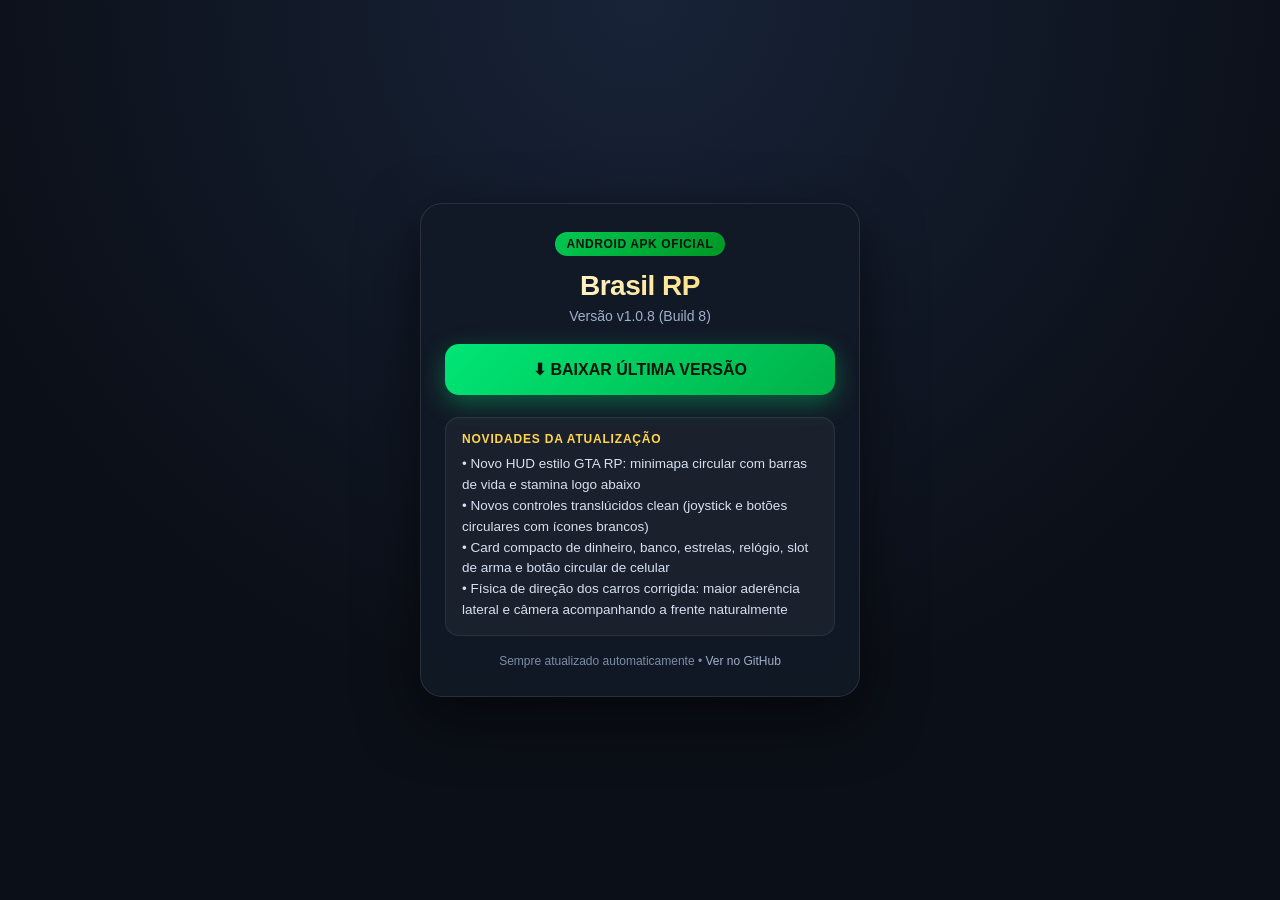
==== index.html @ 6c2db465 "Adiciona página oficial de download e link curto no GitHub Pages" ====
<!DOCTYPE html>
<html lang="pt-BR">
<head>
  <meta charset="UTF-8" />
  <meta name="viewport" content="width=device-width, initial-scale=1.0" />
  <title>Brasil RP — Download Oficial (Android APK)</title>
  <meta name="description" content="Baixe a versão mais recente do Brasil RP para Android." />
  <meta property="og:title" content="Brasil RP — Download Oficial APK" />
  <meta property="og:description" content="Baixe agora a última versão atualizada do Brasil RP para Android." />
  <meta property="og:type" content="website" />
  <meta name="theme-color" content="#0b0f17" />
  <style>
    * { box-sizing: border-box; margin: 0; padding: 0; }
    body {
      min-height: 100vh;
      font-family: -apple-system, BlinkMacSystemFont, "Segoe UI", Roboto, sans-serif;
      background: radial-gradient(circle at top, #182338 0%, #0b0f17 65%);
      color: #f3f6fc;
      display: flex;
      align-items: center;
      justify-content: center;
      padding: 20px;
    }
    .card {
      width: 100%;
      max-width: 440px;
      background: rgba(18, 25, 39, 0.92);
      border: 1px solid rgba(255, 255, 255, 0.1);
      border-radius: 22px;
      padding: 28px 24px;
      box-shadow: 0 20px 60px rgba(0, 0, 0, 0.55);
      text-align: center;
    }
    .badge {
      display: inline-block;
      background: linear-gradient(135deg, #00c853, #009624);
      color: #06130a;
      font-weight: 800;
      font-size: 12px;
      letter-spacing: 0.6px;
      text-transform: uppercase;
      padding: 5px 12px;
      border-radius: 999px;
      margin-bottom: 14px;
    }
    h1 {
      font-size: 28px;
      font-weight: 900;
      letter-spacing: -0.5px;
      margin-bottom: 6px;
      background: linear-gradient(90deg, #ffffff, #ffd54f);
      -webkit-background-clip: text;
      -webkit-text-fill-color: transparent;
    }
    .version {
      font-size: 14px;
      color: #9fb0cc;
      margin-bottom: 20px;
    }
    .btn {
      display: flex;
      align-items: center;
      justify-content: center;
      gap: 10px;
      width: 100%;
      padding: 16px 20px;
      border-radius: 14px;
      background: linear-gradient(135deg, #00e676, #00b248);
      color: #05160b;
      font-size: 16px;
      font-weight: 800;
      text-decoration: none;
      box-shadow: 0 8px 24px rgba(0, 230, 118, 0.35);
      transition: transform 0.15s ease, filter 0.15s ease;
    }
    .btn:active { transform: scale(0.98); filter: brightness(0.95); }
    .changelog-box {
      margin-top: 22px;
      text-align: left;
      background: rgba(255, 255, 255, 0.04);
      border: 1px solid rgba(255, 255, 255, 0.08);
      border-radius: 14px;
      padding: 14px 16px;
    }
    .changelog-title {
      font-size: 12px;
      font-weight: 700;
      text-transform: uppercase;
      letter-spacing: 0.8px;
      color: #ffd54f;
      margin-bottom: 8px;
    }
    .changelog-text {
      font-size: 13.5px;
      line-height: 1.55;
      color: #d6e0f0;
      white-space: pre-line;
    }
    .footer {
      margin-top: 18px;
      font-size: 12px;
      color: #7d8da8;
    }
    .footer a { color: #9fb0cc; text-decoration: none; }
  </style>
</head>
<body>
  <main class="card">
    <span class="badge">Android APK Oficial</span>
    <h1>Brasil RP</h1>
    <p class="version" id="versionLabel">Carregando última versão...</p>

    <a class="btn" id="downloadBtn" href="https://github.com/luh5826-byte/brasilrp-updates/releases/latest/download/BrasilRP_GTA6.apk">
      <span>⬇ BAIXAR ÚLTIMA VERSÃO</span>
    </a>

    <section class="changelog-box">
      <div class="changelog-title">Novidades da atualização</div>
      <div class="changelog-text" id="changelogText">Carregando novidades...</div>
    </section>

    <p class="footer">
      Sempre atualizado automaticamente •
      <a href="https://github.com/luh5826-byte/brasilrp-updates/releases/latest">Ver no GitHub</a>
    </p>
  </main>

  <script>
    const FALLBACK_URL = "https://github.com/luh5826-byte/brasilrp-updates/releases/latest/download/BrasilRP_GTA6.apk";
    fetch("./version.json?t=" + Date.now(), { cache: "no-store" })
      .then(r => r.ok ? r.json() : Promise.reject())
      .then(data => {
        if (data.versionName) {
          document.getElementById("versionLabel").textContent = "Versão v" + data.versionName + " (Build " + (data.versionCode || "") + ")";
        }
        if (data.changelog) {
          document.getElementById("changelogText").textContent = data.changelog;
        }
        if (data.apkUrl) {
          document.getElementById("downloadBtn").href = data.apkUrl;
        }
      })
      .catch(() => {
        document.getElementById("versionLabel").textContent = "Última versão disponível";
        document.getElementById("changelogText").textContent = "Toque no botão acima para baixar o APK mais recente.";
        document.getElementById("downloadBtn").href = FALLBACK_URL;
      });
  </script>
</body>
</html>
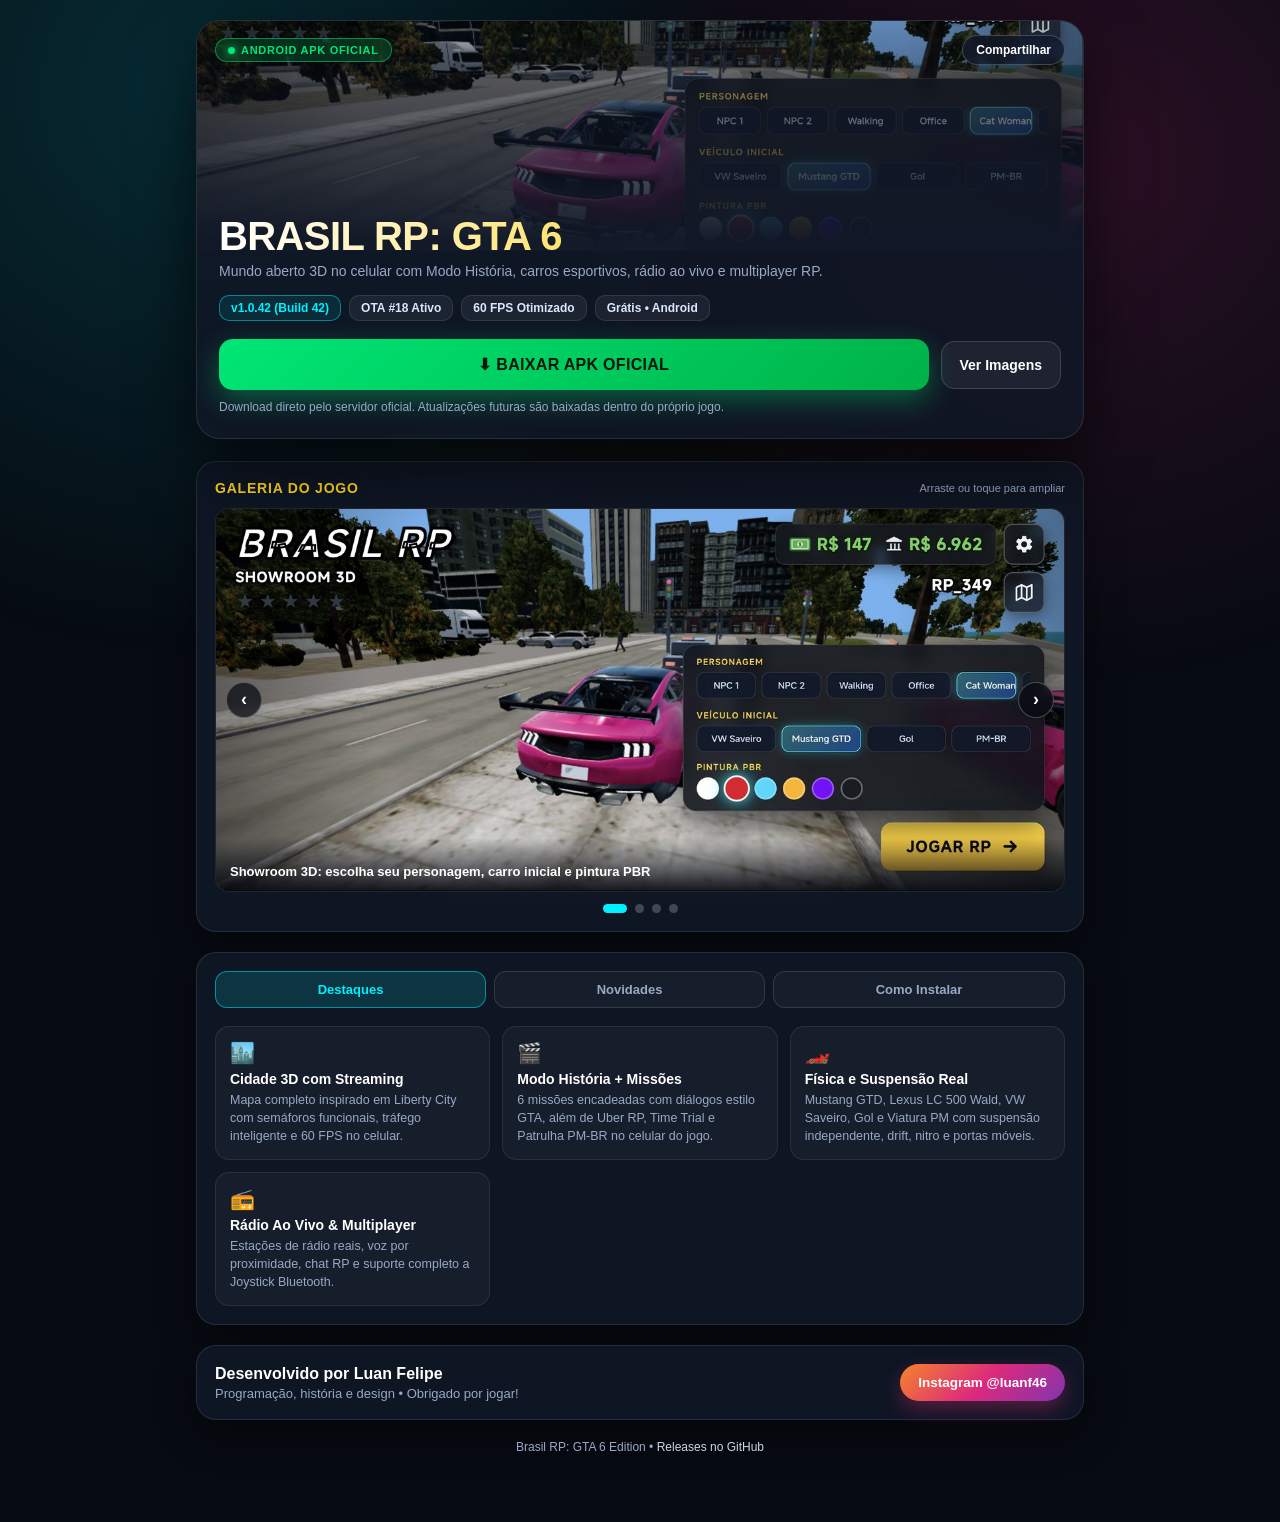
==== commit 3363abe8: "Redesign download page with interactive gallery, tabs and dev credits" ====
--- a/index.html
+++ b/index.html
@@ -2,93 +2,370 @@
 <html lang="pt-BR">
 <head>
   <meta charset="UTF-8" />
-  <meta name="viewport" content="width=device-width, initial-scale=1.0" />
-  <title>Brasil RP — Download Oficial (Android APK)</title>
-  <meta name="description" content="Baixe a versão mais recente do Brasil RP para Android." />
-  <meta property="og:title" content="Brasil RP — Download Oficial APK" />
-  <meta property="og:description" content="Baixe agora a última versão atualizada do Brasil RP para Android." />
+  <meta name="viewport" content="width=device-width, initial-scale=1.0, viewport-fit=cover" />
+  <title>Brasil RP: GTA 6 Edition — Download Oficial (Android APK)</title>
+  <meta name="description" content="Baixe grátis o Brasil RP: GTA 6 Edition para Android. Mundo aberto 3D, Modo História, veículos esportivos, McDonald's Drive-Thru, rádio ao vivo e multiplayer RP." />
+  <meta property="og:title" content="Brasil RP: GTA 6 Edition — Download Oficial APK" />
+  <meta property="og:description" content="Mundo aberto 3D no celular! Baixe a última versão oficial para Android." />
+  <meta property="og:image" content="https://luh5826-byte.github.io/brasilrp-updates/screenshots/screen_1_lobby.jpg" />
   <meta property="og:type" content="website" />
-  <meta name="theme-color" content="#0b0f17" />
+  <meta name="theme-color" content="#070b12" />
   <style>
+    :root {
+      --bg: #070b12;
+      --surface: rgba(16, 23, 38, 0.88);
+      --border: rgba(255, 255, 255, 0.1);
+      --gold: #ffd41f;
+      --cyan: #00f0ff;
+      --green: #00e676;
+      --pink: #ff2e93;
+      --text: #f3f6fc;
+      --muted: #98a9c7;
+    }
     * { box-sizing: border-box; margin: 0; padding: 0; }
+    html { scroll-behavior: smooth; }
     body {
       min-height: 100vh;
       font-family: -apple-system, BlinkMacSystemFont, "Segoe UI", Roboto, sans-serif;
-      background: radial-gradient(circle at top, #182338 0%, #0b0f17 65%);
-      color: #f3f6fc;
-      display: flex;
-      align-items: center;
-      justify-content: center;
-      padding: 20px;
-    }
-    .card {
+      background: var(--bg);
+      color: var(--text);
+      overflow-x: hidden;
+      padding-bottom: 48px;
+    }
+    .bg-glow {
+      position: fixed;
+      inset: 0;
+      z-index: -1;
+      background:
+        radial-gradient(circle at 15% 10%, rgba(0, 240, 255, 0.14), transparent 42%),
+        radial-gradient(circle at 85% 18%, rgba(255, 46, 147, 0.14), transparent 40%),
+        radial-gradient(circle at 50% 85%, rgba(255, 212, 31, 0.08), transparent 45%);
+      pointer-events: none;
+    }
+    .container {
       width: 100%;
-      max-width: 440px;
-      background: rgba(18, 25, 39, 0.92);
-      border: 1px solid rgba(255, 255, 255, 0.1);
-      border-radius: 22px;
-      padding: 28px 24px;
-      box-shadow: 0 20px 60px rgba(0, 0, 0, 0.55);
-      text-align: center;
+      max-width: 920px;
+      margin: 0 auto;
+      padding: 20px 16px;
+    }
+
+    /* HERO */
+    .hero {
+      position: relative;
+      border-radius: 24px;
+      overflow: hidden;
+      border: 1px solid var(--border);
+      background: var(--surface);
+      box-shadow: 0 24px 64px rgba(0, 0, 0, 0.65);
+      margin-bottom: 22px;
+    }
+    .hero-banner {
+      position: relative;
+      height: 230px;
+      background: url("./screenshots/screen_1_lobby.jpg") center/cover no-repeat;
+    }
+    .hero-banner::after {
+      content: "";
+      position: absolute;
+      inset: 0;
+      background: linear-gradient(180deg, rgba(7, 11, 18, 0.25) 0%, rgba(16, 23, 38, 0.98) 95%);
+    }
+    .hero-top-bar {
+      position: relative;
+      z-index: 2;
+      display: flex;
+      justify-content: space-between;
+      align-items: center;
+      padding: 14px 18px;
     }
     .badge {
-      display: inline-block;
-      background: linear-gradient(135deg, #00c853, #009624);
-      color: #06130a;
+      display: inline-flex;
+      align-items: center;
+      gap: 6px;
+      background: rgba(0, 230, 118, 0.16);
+      border: 1px solid rgba(0, 230, 118, 0.5);
+      color: var(--green);
       font-weight: 800;
-      font-size: 12px;
-      letter-spacing: 0.6px;
+      font-size: 11px;
+      letter-spacing: 0.7px;
       text-transform: uppercase;
       padding: 5px 12px;
       border-radius: 999px;
-      margin-bottom: 14px;
-    }
-    h1 {
-      font-size: 28px;
+      backdrop-filter: blur(8px);
+    }
+    .badge-dot {
+      width: 7px;
+      height: 7px;
+      border-radius: 50%;
+      background: var(--green);
+      box-shadow: 0 0 8px var(--green);
+      animation: pulse 1.6s infinite;
+    }
+    @keyframes pulse { 0%, 100% { opacity: 1; } 50% { opacity: 0.35; } }
+    .share-btn {
+      background: rgba(15, 23, 42, 0.75);
+      border: 1px solid rgba(255, 255, 255, 0.2);
+      color: #fff;
+      font-size: 12px;
+      font-weight: 700;
+      padding: 7px 13px;
+      border-radius: 999px;
+      cursor: pointer;
+      backdrop-filter: blur(8px);
+      transition: transform 0.15s ease, border-color 0.15s ease;
+    }
+    .share-btn:active { transform: scale(0.95); }
+
+    .hero-body {
+      padding: 0 22px 24px;
+      margin-top: -36px;
+      position: relative;
+      z-index: 2;
+    }
+    .hero-title {
+      font-size: clamp(28px, 5vw, 40px);
       font-weight: 900;
-      letter-spacing: -0.5px;
-      margin-bottom: 6px;
-      background: linear-gradient(90deg, #ffffff, #ffd54f);
+      letter-spacing: -0.6px;
+      line-height: 1.05;
+      background: linear-gradient(90deg, #ffffff 0%, #ffd41f 65%, #ff8f00 100%);
       -webkit-background-clip: text;
       -webkit-text-fill-color: transparent;
-    }
-    .version {
+      margin-bottom: 6px;
+    }
+    .hero-sub {
       font-size: 14px;
-      color: #9fb0cc;
-      margin-bottom: 20px;
-    }
-    .btn {
+      color: var(--muted);
+      margin-bottom: 16px;
+    }
+    .chips {
+      display: flex;
+      flex-wrap: wrap;
+      gap: 8px;
+      margin-bottom: 18px;
+    }
+    .chip {
+      font-size: 12px;
+      font-weight: 700;
+      padding: 5px 11px;
+      border-radius: 10px;
+      background: rgba(255, 255, 255, 0.06);
+      border: 1px solid rgba(255, 255, 255, 0.1);
+      color: #dbe7ff;
+    }
+    .chip.highlight {
+      border-color: rgba(0, 240, 255, 0.45);
+      color: var(--cyan);
+      background: rgba(0, 240, 255, 0.09);
+    }
+
+    .cta-row {
+      display: flex;
+      flex-wrap: wrap;
+      gap: 12px;
+      align-items: center;
+    }
+    .btn-download {
+      flex: 1 1 260px;
       display: flex;
       align-items: center;
       justify-content: center;
       gap: 10px;
-      width: 100%;
-      padding: 16px 20px;
+      padding: 16px 22px;
       border-radius: 14px;
       background: linear-gradient(135deg, #00e676, #00b248);
-      color: #05160b;
+      color: #04170b;
       font-size: 16px;
+      font-weight: 900;
+      letter-spacing: 0.3px;
+      text-decoration: none;
+      box-shadow: 0 10px 28px rgba(0, 230, 118, 0.35);
+      transition: transform 0.15s ease, filter 0.15s ease;
+    }
+    .btn-download:hover { filter: brightness(1.06); }
+    .btn-download:active { transform: scale(0.98); }
+    .btn-secondary {
+      flex: 0 1 auto;
+      display: inline-flex;
+      align-items: center;
+      justify-content: center;
+      gap: 8px;
+      padding: 15px 18px;
+      border-radius: 14px;
+      background: rgba(255, 255, 255, 0.06);
+      border: 1px solid rgba(255, 255, 255, 0.14);
+      color: #fff;
+      font-size: 14px;
+      font-weight: 700;
+      text-decoration: none;
+      cursor: pointer;
+    }
+    .dl-hint {
+      margin-top: 10px;
+      font-size: 12px;
+      color: var(--muted);
+    }
+
+    /* CARROSSEL DE SCREENSHOTS */
+    .section-card {
+      background: var(--surface);
+      border: 1px solid var(--border);
+      border-radius: 20px;
+      padding: 18px;
+      margin-bottom: 20px;
+      box-shadow: 0 14px 40px rgba(0, 0, 0, 0.45);
+    }
+    .section-head {
+      display: flex;
+      justify-content: space-between;
+      align-items: center;
+      margin-bottom: 12px;
+    }
+    .section-title {
+      font-size: 14px;
       font-weight: 800;
-      text-decoration: none;
-      box-shadow: 0 8px 24px rgba(0, 230, 118, 0.35);
-      transition: transform 0.15s ease, filter 0.15s ease;
-    }
-    .btn:active { transform: scale(0.98); filter: brightness(0.95); }
-    .changelog-box {
-      margin-top: 22px;
-      text-align: left;
+      text-transform: uppercase;
+      letter-spacing: 0.8px;
+      color: var(--gold);
+    }
+    .section-tip {
+      font-size: 11px;
+      color: var(--muted);
+    }
+    .carousel-wrap {
+      position: relative;
+      border-radius: 14px;
+      overflow: hidden;
+      border: 1px solid rgba(255, 255, 255, 0.12);
+      background: #04070d;
+      touch-action: pan-y;
+    }
+    .carousel-track {
+      display: flex;
+      transition: transform 0.35s cubic-bezier(0.22, 1, 0.36, 1);
+    }
+    .slide {
+      min-width: 100%;
+      position: relative;
+      cursor: zoom-in;
+    }
+    .slide img {
+      display: block;
+      width: 100%;
+      aspect-ratio: 16 / 7.2;
+      object-fit: cover;
+    }
+    .slide-caption {
+      position: absolute;
+      left: 0;
+      right: 0;
+      bottom: 0;
+      padding: 26px 14px 12px;
+      background: linear-gradient(180deg, transparent, rgba(5, 8, 15, 0.92));
+      font-size: 13px;
+      font-weight: 700;
+      color: #fff;
+    }
+    .nav-btn {
+      position: absolute;
+      top: 50%;
+      transform: translateY(-50%);
+      width: 36px;
+      height: 36px;
+      border-radius: 50%;
+      border: 1px solid rgba(255, 255, 255, 0.25);
+      background: rgba(7, 11, 18, 0.72);
+      color: #fff;
+      font-size: 18px;
+      font-weight: 800;
+      cursor: pointer;
+      z-index: 3;
+      display: flex;
+      align-items: center;
+      justify-content: center;
+      backdrop-filter: blur(6px);
+    }
+    .nav-btn.prev { left: 10px; }
+    .nav-btn.next { right: 10px; }
+    .dots {
+      display: flex;
+      justify-content: center;
+      gap: 8px;
+      margin-top: 12px;
+    }
+    .dot {
+      width: 9px;
+      height: 9px;
+      border-radius: 999px;
+      background: rgba(255, 255, 255, 0.22);
+      border: none;
+      cursor: pointer;
+      transition: width 0.2s ease, background 0.2s ease;
+    }
+    .dot.active {
+      width: 24px;
+      background: var(--cyan);
+    }
+
+    /* ABAS INTERATIVAS */
+    .tabs {
+      display: flex;
+      gap: 8px;
+      margin-bottom: 16px;
+      overflow-x: auto;
+      padding-bottom: 2px;
+    }
+    .tab-btn {
+      flex: 1 1 auto;
+      padding: 10px 14px;
+      border-radius: 12px;
+      border: 1px solid rgba(255, 255, 255, 0.12);
+      background: rgba(255, 255, 255, 0.04);
+      color: var(--muted);
+      font-size: 13px;
+      font-weight: 800;
+      cursor: pointer;
+      white-space: nowrap;
+      transition: all 0.15s ease;
+    }
+    .tab-btn.active {
+      background: rgba(0, 240, 255, 0.14);
+      border-color: rgba(0, 240, 255, 0.5);
+      color: var(--cyan);
+    }
+    .tab-panel { display: none; }
+    .tab-panel.active { display: block; animation: fadeIn 0.2s ease; }
+    @keyframes fadeIn { from { opacity: 0; transform: translateY(4px); } to { opacity: 1; transform: none; } }
+
+    .feat-grid {
+      display: grid;
+      grid-template-columns: repeat(auto-fit, minmax(220px, 1fr));
+      gap: 12px;
+    }
+    .feat-item {
+      background: rgba(255, 255, 255, 0.04);
+      border: 1px solid rgba(255, 255, 255, 0.08);
+      border-radius: 14px;
+      padding: 14px;
+    }
+    .feat-icon { font-size: 20px; margin-bottom: 6px; }
+    .feat-name { font-size: 14px; font-weight: 800; color: #fff; margin-bottom: 4px; }
+    .feat-desc { font-size: 12.5px; color: var(--muted); line-height: 1.45; }
+
+    .changelog-block {
       background: rgba(255, 255, 255, 0.04);
       border: 1px solid rgba(255, 255, 255, 0.08);
       border-radius: 14px;
       padding: 14px 16px;
-    }
-    .changelog-title {
+      margin-bottom: 12px;
+    }
+    .changelog-block:last-child { margin-bottom: 0; }
+    .changelog-label {
       font-size: 12px;
-      font-weight: 700;
+      font-weight: 800;
+      color: var(--gold);
       text-transform: uppercase;
-      letter-spacing: 0.8px;
-      color: #ffd54f;
-      margin-bottom: 8px;
+      letter-spacing: 0.6px;
+      margin-bottom: 6px;
     }
     .changelog-text {
       font-size: 13.5px;
@@ -96,42 +373,295 @@
       color: #d6e0f0;
       white-space: pre-line;
     }
+
+    .steps-list { display: grid; gap: 10px; }
+    .step-row {
+      display: flex;
+      gap: 12px;
+      align-items: flex-start;
+      background: rgba(255, 255, 255, 0.04);
+      border: 1px solid rgba(255, 255, 255, 0.08);
+      border-radius: 14px;
+      padding: 12px 14px;
+    }
+    .step-num {
+      width: 28px;
+      height: 28px;
+      flex-shrink: 0;
+      border-radius: 9px;
+      background: linear-gradient(135deg, var(--gold), #ff9800);
+      color: #0b0f17;
+      font-weight: 900;
+      font-size: 14px;
+      display: flex;
+      align-items: center;
+      justify-content: center;
+    }
+    .step-text { font-size: 13px; color: #dce6f7; line-height: 1.45; }
+
+    /* CRÉDITOS */
+    .dev-box {
+      display: flex;
+      flex-wrap: wrap;
+      justify-content: space-between;
+      align-items: center;
+      gap: 14px;
+    }
+    .dev-info h3 { font-size: 16px; font-weight: 800; color: #fff; margin-bottom: 3px; }
+    .dev-info p { font-size: 13px; color: var(--muted); }
+    .insta-btn {
+      display: inline-flex;
+      align-items: center;
+      gap: 8px;
+      padding: 11px 18px;
+      border-radius: 999px;
+      background: linear-gradient(135deg, #f58529, #dd2a7b, #8134af);
+      color: #fff;
+      font-size: 13.5px;
+      font-weight: 800;
+      text-decoration: none;
+      box-shadow: 0 8px 20px rgba(221, 42, 123, 0.35);
+    }
+
     .footer {
-      margin-top: 18px;
+      text-align: center;
       font-size: 12px;
-      color: #7d8da8;
-    }
-    .footer a { color: #9fb0cc; text-decoration: none; }
+      color: var(--muted);
+      margin-top: 8px;
+    }
+    .footer a { color: #cbd5e1; text-decoration: none; }
+
+    /* LIGHTBOX */
+    .lightbox {
+      position: fixed;
+      inset: 0;
+      z-index: 99;
+      background: rgba(4, 7, 13, 0.94);
+      display: none;
+      align-items: center;
+      justify-content: center;
+      padding: 16px;
+      backdrop-filter: blur(8px);
+    }
+    .lightbox.open { display: flex; }
+    .lightbox img {
+      max-width: 100%;
+      max-height: 86vh;
+      border-radius: 14px;
+      border: 1px solid rgba(255, 255, 255, 0.2);
+    }
+    .lightbox-close {
+      position: absolute;
+      top: 16px;
+      right: 16px;
+      width: 40px;
+      height: 40px;
+      border-radius: 50%;
+      border: 1px solid rgba(255, 255, 255, 0.25);
+      background: rgba(15, 23, 42, 0.85);
+      color: #fff;
+      font-size: 20px;
+      cursor: pointer;
+    }
+
+    .toast {
+      position: fixed;
+      bottom: 20px;
+      left: 50%;
+      transform: translateX(-50%) translateY(20px);
+      background: #0f172a;
+      border: 1px solid var(--cyan);
+      color: #fff;
+      padding: 10px 18px;
+      border-radius: 999px;
+      font-size: 13px;
+      font-weight: 700;
+      opacity: 0;
+      pointer-events: none;
+      transition: all 0.25s ease;
+      z-index: 120;
+    }
+    .toast.show { opacity: 1; transform: translateX(-50%) translateY(0); }
   </style>
 </head>
 <body>
-  <main class="card">
-    <span class="badge">Android APK Oficial</span>
-    <h1>Brasil RP</h1>
-    <p class="version" id="versionLabel">Carregando última versão...</p>
-
-    <a class="btn" id="downloadBtn" href="https://github.com/luh5826-byte/brasilrp-updates/releases/latest/download/BrasilRP_GTA6.apk">
-      <span>⬇ BAIXAR ÚLTIMA VERSÃO</span>
-    </a>
-
-    <section class="changelog-box">
-      <div class="changelog-title">Novidades da atualização</div>
-      <div class="changelog-text" id="changelogText">Carregando novidades...</div>
+  <div class="bg-glow"></div>
+
+  <div class="container">
+    <!-- HERO -->
+    <section class="hero">
+      <div class="hero-banner">
+        <div class="hero-top-bar">
+          <span class="badge"><span class="badge-dot"></span> Android APK Oficial</span>
+          <button class="share-btn" id="btnShare" type="button">Compartilhar</button>
+        </div>
+      </div>
+      <div class="hero-body">
+        <h1 class="hero-title">BRASIL RP: GTA 6</h1>
+        <p class="hero-sub">Mundo aberto 3D no celular com Modo História, carros esportivos, rádio ao vivo e multiplayer RP.</p>
+
+        <div class="chips">
+          <span class="chip highlight" id="versionChip">Carregando versão...</span>
+          <span class="chip" id="otaChip">OTA automático</span>
+          <span class="chip">60 FPS Otimizado</span>
+          <span class="chip">Grátis • Android</span>
+        </div>
+
+        <div class="cta-row">
+          <a class="btn-download" id="downloadBtn" href="https://github.com/luh5826-byte/brasilrp-updates/releases/latest/download/BrasilRP_GTA6.apk">
+            <span>⬇ BAIXAR APK OFICIAL</span>
+          </a>
+          <a class="btn-secondary" href="#galeria">Ver Imagens</a>
+        </div>
+        <p class="dl-hint" id="dlHint">Download direto pelo servidor oficial. Atualizações futuras são baixadas dentro do próprio jogo.</p>
+      </div>
     </section>
 
+    <!-- GALERIA INTERATIVA -->
+    <section class="section-card" id="galeria">
+      <div class="section-head">
+        <div class="section-title">Galeria do Jogo</div>
+        <div class="section-tip">Arraste ou toque para ampliar</div>
+      </div>
+      <div class="carousel-wrap" id="carousel">
+        <div class="carousel-track" id="carouselTrack">
+          <div class="slide" data-img="./screenshots/screen_1_lobby.jpg">
+            <img src="./screenshots/screen_1_lobby.jpg" alt="Lobby Showroom 3D do Brasil RP" loading="eager" />
+            <div class="slide-caption">Showroom 3D: escolha seu personagem, carro inicial e pintura PBR</div>
+          </div>
+          <div class="slide" data-img="./screenshots/screen_2_missao.jpg">
+            <img src="./screenshots/screen_2_missao.jpg" alt="Modo História e GPS no Brasil RP" loading="lazy" />
+            <div class="slide-caption">Modo História "Ascensão em Liberty BR" com GPS e minimapa real</div>
+          </div>
+          <div class="slide" data-img="./screenshots/screen_3_estadio.jpg">
+            <img src="./screenshots/screen_3_estadio.jpg" alt="Lexus LC 500 Wald no Estádio Memorial" loading="lazy" />
+            <div class="slide-caption">Lexus LC 500 Wald, ciclo dia/noite e Estádio Memorial</div>
+          </div>
+          <div class="slide" data-img="./screenshots/screen_4_mcdonalds.jpg">
+            <img src="./screenshots/screen_4_mcdonalds.jpg" alt="McDonald's Drive-Thru 3D no Brasil RP" loading="lazy" />
+            <div class="slide-caption">McDonald's 3D real com Drive-Thru funcional e salão interativo</div>
+          </div>
+        </div>
+        <button class="nav-btn prev" id="btnPrev" type="button" aria-label="Foto anterior">‹</button>
+        <button class="nav-btn next" id="btnNext" type="button" aria-label="Próxima foto">›</button>
+      </div>
+      <div class="dots" id="carouselDots"></div>
+    </section>
+
+    <!-- ABAS INTERATIVAS -->
+    <section class="section-card">
+      <div class="tabs" role="tablist">
+        <button class="tab-btn active" data-tab="tab-features" type="button">Destaques</button>
+        <button class="tab-btn" data-tab="tab-changelog" type="button">Novidades</button>
+        <button class="tab-btn" data-tab="tab-install" type="button">Como Instalar</button>
+      </div>
+
+      <div class="tab-panel active" id="tab-features">
+        <div class="feat-grid">
+          <div class="feat-item">
+            <div class="feat-icon">🏙️</div>
+            <div class="feat-name">Cidade 3D com Streaming</div>
+            <div class="feat-desc">Mapa completo inspirado em Liberty City com semáforos funcionais, tráfego inteligente e 60 FPS no celular.</div>
+          </div>
+          <div class="feat-item">
+            <div class="feat-icon">🎬</div>
+            <div class="feat-name">Modo História + Missões</div>
+            <div class="feat-desc">6 missões encadeadas com diálogos estilo GTA, além de Uber RP, Time Trial e Patrulha PM-BR no celular do jogo.</div>
+          </div>
+          <div class="feat-item">
+            <div class="feat-icon">🏎️</div>
+            <div class="feat-name">Física e Suspensão Real</div>
+            <div class="feat-desc">Mustang GTD, Lexus LC 500 Wald, VW Saveiro, Gol e Viatura PM com suspensão independente, drift, nitro e portas móveis.</div>
+          </div>
+          <div class="feat-item">
+            <div class="feat-icon">📻</div>
+            <div class="feat-name">Rádio Ao Vivo & Multiplayer</div>
+            <div class="feat-desc">Estações de rádio reais, voz por proximidade, chat RP e suporte completo a Joystick Bluetooth.</div>
+          </div>
+        </div>
+      </div>
+
+      <div class="tab-panel" id="tab-changelog">
+        <div class="changelog-block">
+          <div class="changelog-label" id="otaChangelogTitle">Último Patch OTA</div>
+          <div class="changelog-text" id="otaChangelogText">Carregando novidades do OTA...</div>
+        </div>
+        <div class="changelog-block">
+          <div class="changelog-label" id="apkChangelogTitle">Novidades do APK Base</div>
+          <div class="changelog-text" id="changelogText">Carregando novidades do APK...</div>
+        </div>
+      </div>
+
+      <div class="tab-panel" id="tab-install">
+        <div class="steps-list">
+          <div class="step-row">
+            <div class="step-num">1</div>
+            <div class="step-text">Toque em <b>Baixar APK Oficial</b> acima e aguarde o download de <code>BrasilRP_GTA6.apk</code> concluir.</div>
+          </div>
+          <div class="step-row">
+            <div class="step-num">2</div>
+            <div class="step-text">Abra o arquivo baixado e, se o Android pedir, ative <b>"Permitir desta fonte"</b> para autorizar a instalação.</div>
+          </div>
+          <div class="step-row">
+            <div class="step-num">3</div>
+            <div class="step-text">Instale e abra o jogo! As próximas atualizações (OTA) serão aplicadas automaticamente ao iniciar.</div>
+          </div>
+        </div>
+      </div>
+    </section>
+
+    <!-- CRÉDITOS DO DESENVOLVEDOR -->
+    <section class="section-card">
+      <div class="dev-box">
+        <div class="dev-info">
+          <h3>Desenvolvido por Luan Felipe</h3>
+          <p>Programação, história e design • Obrigado por jogar!</p>
+        </div>
+        <a class="insta-btn" href="https://www.instagram.com/luanf46/" target="_blank" rel="noopener noreferrer">
+          Instagram @luanf46
+        </a>
+      </div>
+    </section>
+
     <p class="footer">
-      Sempre atualizado automaticamente •
-      <a href="https://github.com/luh5826-byte/brasilrp-updates/releases/latest">Ver no GitHub</a>
+      Brasil RP: GTA 6 Edition •
+      <a href="https://github.com/luh5826-byte/brasilrp-updates/releases/latest">Releases no GitHub</a>
     </p>
-  </main>
+  </div>
+
+  <!-- LIGHTBOX -->
+  <div class="lightbox" id="lightbox">
+    <button class="lightbox-close" id="lightboxClose" type="button" aria-label="Fechar imagem">✕</button>
+    <img id="lightboxImg" src="" alt="Preview ampliado" />
+  </div>
+
+  <div class="toast" id="toast"></div>
 
   <script>
     const FALLBACK_URL = "https://github.com/luh5826-byte/brasilrp-updates/releases/latest/download/BrasilRP_GTA6.apk";
+
+    function showToast(msg) {
+      const t = document.getElementById("toast");
+      t.textContent = msg;
+      t.classList.add("show");
+      setTimeout(() => t.classList.remove("show"), 2600);
+    }
+
+    // Carrega versão e changelogs dinâmicos
     fetch("./version.json?t=" + Date.now(), { cache: "no-store" })
       .then(r => r.ok ? r.json() : Promise.reject())
       .then(data => {
         if (data.versionName) {
-          document.getElementById("versionLabel").textContent = "Versão v" + data.versionName + " (Build " + (data.versionCode || "") + ")";
+          document.getElementById("versionChip").textContent = "v" + data.versionName + " (Build " + (data.versionCode || "") + ")";
+        }
+        if (data.otaVersion) {
+          document.getElementById("otaChip").textContent = "OTA #" + data.otaVersion + " Ativo";
+          document.getElementById("otaChangelogTitle").textContent = "Último Patch OTA (#" + data.otaVersion + ")";
+        }
+        if (data.otaChangelog) {
+          document.getElementById("otaChangelogText").textContent = data.otaChangelog;
+        } else {
+          document.getElementById("otaChangelogText").textContent = "Melhorias gerais de estabilidade e conteúdo.";
         }
         if (data.changelog) {
           document.getElementById("changelogText").textContent = data.changelog;
@@ -141,10 +671,88 @@
         }
       })
       .catch(() => {
-        document.getElementById("versionLabel").textContent = "Última versão disponível";
-        document.getElementById("changelogText").textContent = "Toque no botão acima para baixar o APK mais recente.";
+        document.getElementById("versionChip").textContent = "Última versão";
+        document.getElementById("changelogText").textContent = "Toque em Baixar APK Oficial para instalar a versão mais recente.";
         document.getElementById("downloadBtn").href = FALLBACK_URL;
       });
+
+    // Feedback no clique do download
+    document.getElementById("downloadBtn").addEventListener("click", () => {
+      document.getElementById("dlHint").textContent = "Iniciando download do BrasilRP_GTA6.apk...";
+      showToast("Iniciando download do APK...");
+    });
+
+    // Compartilhar página
+    document.getElementById("btnShare").addEventListener("click", async () => {
+      const shareData = {
+        title: "Brasil RP: GTA 6 Edition",
+        text: "Baixe o Brasil RP: GTA 6 para Android!",
+        url: window.location.href
+      };
+      if (navigator.share) {
+        try { await navigator.share(shareData); return; } catch (_) {}
+      }
+      try {
+        await navigator.clipboard.writeText(window.location.href);
+        showToast("Link copiado!");
+      } catch (_) {
+        showToast("Compartilhe: " + window.location.href);
+      }
+    });
+
+    // Carrossel com swipe e lightbox
+    const track = document.getElementById("carouselTrack");
+    const slides = Array.from(track.children);
+    const dotsWrap = document.getElementById("carouselDots");
+    let idx = 0;
+
+    slides.forEach((_, i) => {
+      const d = document.createElement("button");
+      d.type = "button";
+      d.className = "dot" + (i === 0 ? " active" : "");
+      d.setAttribute("aria-label", "Ir para imagem " + (i + 1));
+      d.onclick = () => goTo(i);
+      dotsWrap.appendChild(d);
+    });
+
+    function goTo(n) {
+      idx = (n + slides.length) % slides.length;
+      track.style.transform = `translateX(-${idx * 100}%)`;
+      Array.from(dotsWrap.children).forEach((d, i) => d.classList.toggle("active", i === idx));
+    }
+
+    document.getElementById("btnPrev").onclick = () => goTo(idx - 1);
+    document.getElementById("btnNext").onclick = () => goTo(idx + 1);
+
+    let startX = 0;
+    const carousel = document.getElementById("carousel");
+    carousel.addEventListener("touchstart", e => { startX = e.touches[0].clientX; }, { passive: true });
+    carousel.addEventListener("touchend", e => {
+      const dx = e.changedTouches[0].clientX - startX;
+      if (Math.abs(dx) > 40) goTo(dx < 0 ? idx + 1 : idx - 1);
+    }, { passive: true });
+
+    // Lightbox
+    const lightbox = document.getElementById("lightbox");
+    const lightboxImg = document.getElementById("lightboxImg");
+    slides.forEach(s => {
+      s.addEventListener("click", () => {
+        lightboxImg.src = s.dataset.img;
+        lightbox.classList.add("open");
+      });
+    });
+    document.getElementById("lightboxClose").onclick = () => lightbox.classList.remove("open");
+    lightbox.addEventListener("click", e => { if (e.target === lightbox) lightbox.classList.remove("open"); });
+
+    // Abas
+    document.querySelectorAll(".tab-btn").forEach(btn => {
+      btn.addEventListener("click", () => {
+        document.querySelectorAll(".tab-btn").forEach(b => b.classList.remove("active"));
+        document.querySelectorAll(".tab-panel").forEach(p => p.classList.remove("active"));
+        btn.classList.add("active");
+        document.getElementById(btn.dataset.tab).classList.add("active");
+      });
+    });
   </script>
 </body>
 </html>
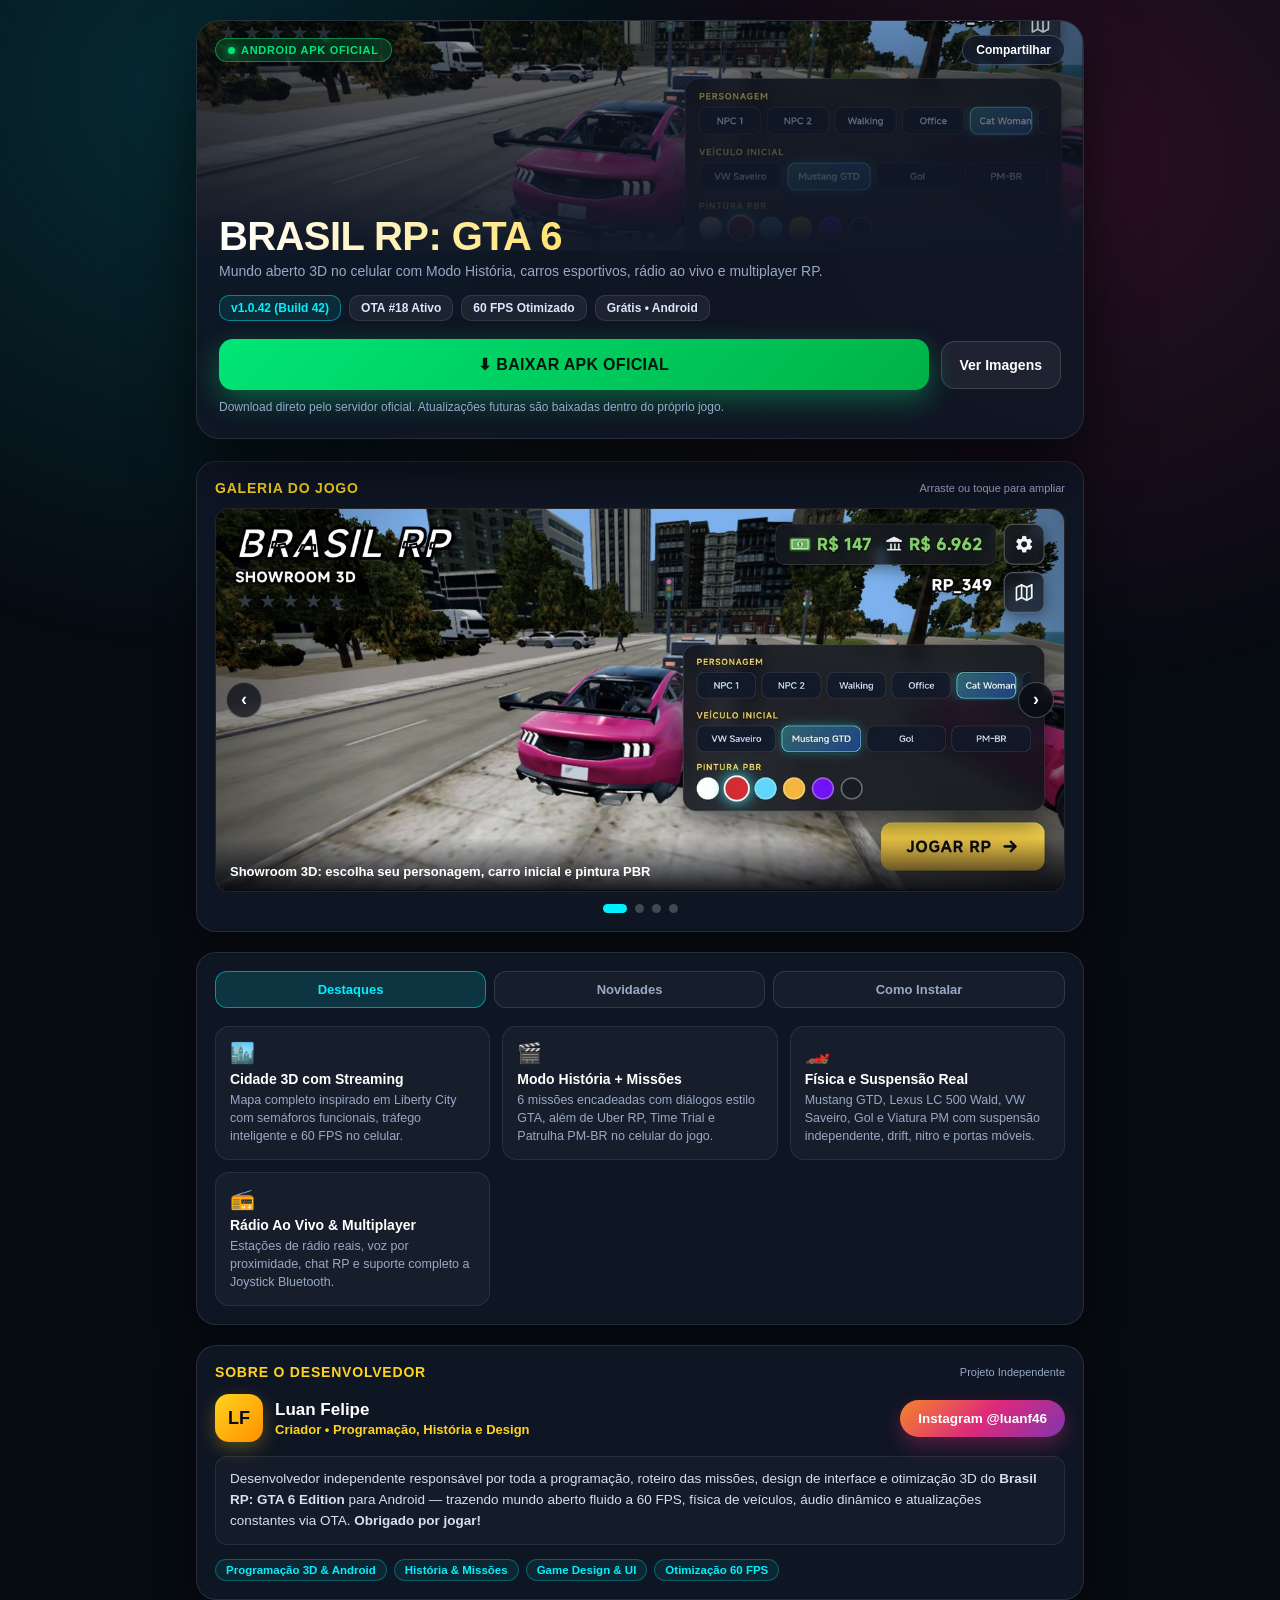
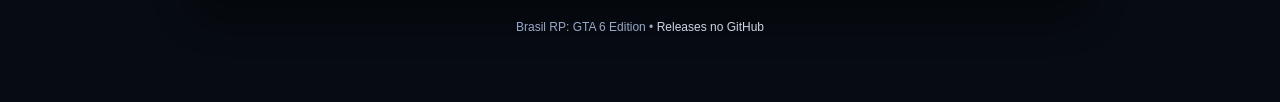
==== commit 8cc19169: "Add detailed developer bio and tags for Luan Felipe" ====
--- a/index.html
+++ b/index.html
@@ -402,13 +402,60 @@
     /* CRÉDITOS */
     .dev-box {
       display: flex;
+      flex-direction: column;
+      gap: 14px;
+    }
+    .dev-top {
+      display: flex;
       flex-wrap: wrap;
       justify-content: space-between;
       align-items: center;
-      gap: 14px;
-    }
-    .dev-info h3 { font-size: 16px; font-weight: 800; color: #fff; margin-bottom: 3px; }
-    .dev-info p { font-size: 13px; color: var(--muted); }
+      gap: 12px;
+    }
+    .dev-profile {
+      display: flex;
+      align-items: center;
+      gap: 12px;
+    }
+    .dev-avatar {
+      width: 48px;
+      height: 48px;
+      border-radius: 14px;
+      background: linear-gradient(135deg, #ffd41f, #ff8f00);
+      color: #070b12;
+      font-weight: 900;
+      font-size: 18px;
+      display: flex;
+      align-items: center;
+      justify-content: center;
+      flex-shrink: 0;
+      box-shadow: 0 6px 18px rgba(255, 212, 31, 0.28);
+    }
+    .dev-info h3 { font-size: 17px; font-weight: 900; color: #fff; margin-bottom: 2px; }
+    .dev-info p { font-size: 13px; color: var(--gold); font-weight: 700; }
+    .dev-bio {
+      font-size: 13.5px;
+      line-height: 1.55;
+      color: #d6e0f0;
+      background: rgba(255, 255, 255, 0.03);
+      border: 1px solid rgba(255, 255, 255, 0.08);
+      border-radius: 12px;
+      padding: 12px 14px;
+    }
+    .dev-tags {
+      display: flex;
+      flex-wrap: wrap;
+      gap: 7px;
+    }
+    .dev-tag {
+      font-size: 11.5px;
+      font-weight: 700;
+      padding: 4px 10px;
+      border-radius: 999px;
+      background: rgba(0, 240, 255, 0.08);
+      border: 1px solid rgba(0, 240, 255, 0.28);
+      color: var(--cyan);
+    }
     .insta-btn {
       display: inline-flex;
       align-items: center;
@@ -612,14 +659,32 @@
 
     <!-- CRÉDITOS DO DESENVOLVEDOR -->
     <section class="section-card">
+      <div class="section-head" style="margin-bottom:14px">
+        <div class="section-title">Sobre o Desenvolvedor</div>
+        <div class="section-tip">Projeto Independente</div>
+      </div>
       <div class="dev-box">
-        <div class="dev-info">
-          <h3>Desenvolvido por Luan Felipe</h3>
-          <p>Programação, história e design • Obrigado por jogar!</p>
-        </div>
-        <a class="insta-btn" href="https://www.instagram.com/luanf46/" target="_blank" rel="noopener noreferrer">
-          Instagram @luanf46
-        </a>
+        <div class="dev-top">
+          <div class="dev-profile">
+            <div class="dev-avatar">LF</div>
+            <div class="dev-info">
+              <h3>Luan Felipe</h3>
+              <p>Criador • Programação, História e Design</p>
+            </div>
+          </div>
+          <a class="insta-btn" href="https://www.instagram.com/luanf46/" target="_blank" rel="noopener noreferrer">
+            Instagram @luanf46
+          </a>
+        </div>
+        <div class="dev-bio">
+          Desenvolvedor independente responsável por toda a programação, roteiro das missões, design de interface e otimização 3D do <b>Brasil RP: GTA 6 Edition</b> para Android — trazendo mundo aberto fluido a 60 FPS, física de veículos, áudio dinâmico e atualizações constantes via OTA. <b>Obrigado por jogar!</b>
+        </div>
+        <div class="dev-tags">
+          <span class="dev-tag">Programação 3D &amp; Android</span>
+          <span class="dev-tag">História &amp; Missões</span>
+          <span class="dev-tag">Game Design &amp; UI</span>
+          <span class="dev-tag">Otimização 60 FPS</span>
+        </div>
       </div>
     </section>
 
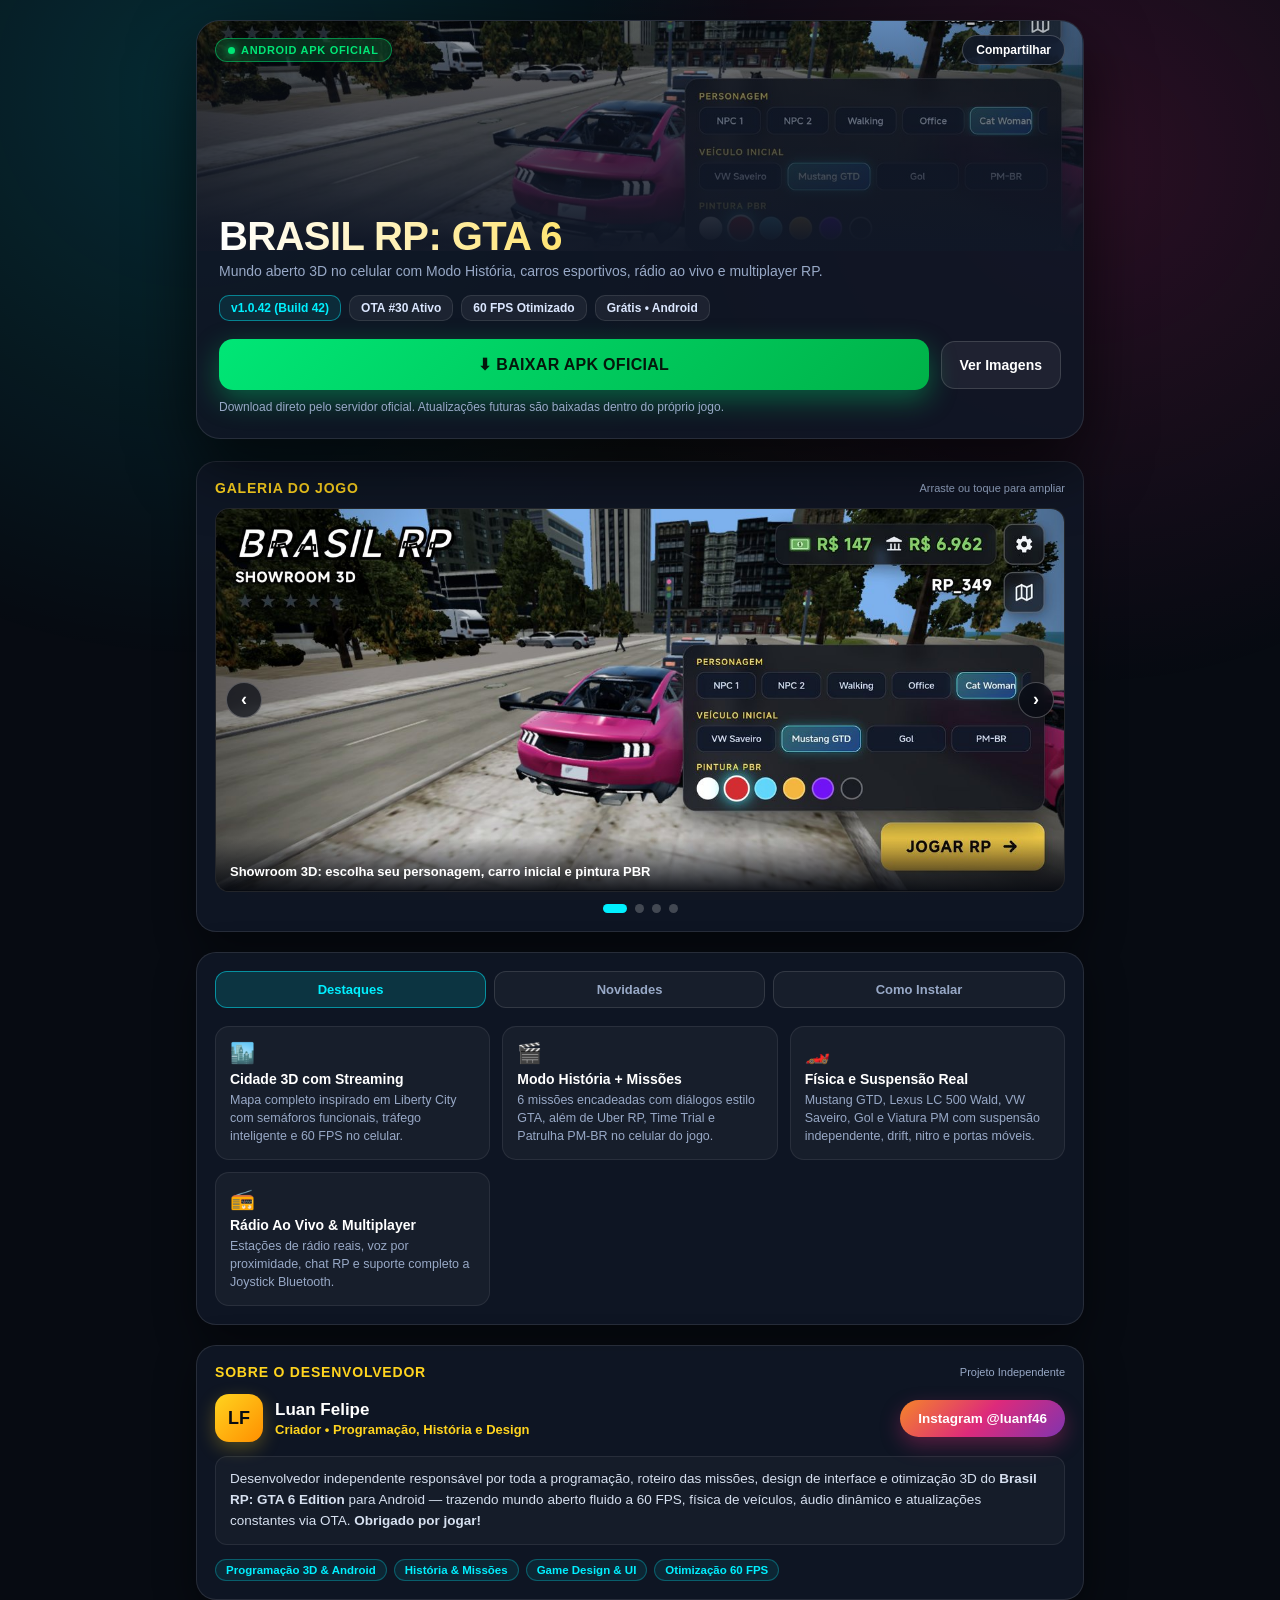
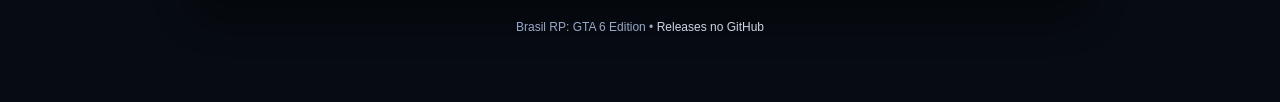
==== commit 94c516ac: "ota #31: skin 3D real no multiplayer, voz anti-eco baixa latencia e analytics" ====
--- a/index.html
+++ b/index.html
@@ -704,6 +704,42 @@
 
   <script>
     const FALLBACK_URL = "https://github.com/luh5826-byte/brasilrp-updates/releases/latest/download/BrasilRP_GTA6.apk";
+    const ANALYTICS_API = "https://brasilrp-server.onrender.com/api/track";
+    let currentVersionLabel = "latest";
+
+    function getVisitorId() {
+      try {
+        let id = localStorage.getItem("brasilrp_visitor_id");
+        if (!id) {
+          id = "v_" + Math.random().toString(36).slice(2, 10) + Date.now().toString(36);
+          localStorage.setItem("brasilrp_visitor_id", id);
+        }
+        return id;
+      } catch (_) {
+        return "v_" + Math.random().toString(36).slice(2, 10);
+      }
+    }
+
+    function trackEvent(event, extra = {}) {
+      try {
+        const payload = Object.assign({
+          event,
+          visitorId: getVisitorId(),
+          referrer: document.referrer || "",
+          screen: window.screen ? (window.screen.width + "x" + window.screen.height) : "",
+          version: currentVersionLabel
+        }, extra);
+        fetch(ANALYTICS_API, {
+          method: "POST",
+          headers: { "Content-Type": "application/json" },
+          body: JSON.stringify(payload),
+          keepalive: true
+        }).catch(() => {});
+      } catch (_) {}
+    }
+
+    // Registra visita na página
+    trackEvent("page_view");
 
     function showToast(msg) {
       const t = document.getElementById("toast");
@@ -717,6 +753,7 @@
       .then(r => r.ok ? r.json() : Promise.reject())
       .then(data => {
         if (data.versionName) {
+          currentVersionLabel = "v" + data.versionName;
           document.getElementById("versionChip").textContent = "v" + data.versionName + " (Build " + (data.versionCode || "") + ")";
         }
         if (data.otaVersion) {
@@ -743,12 +780,14 @@
 
     // Feedback no clique do download
     document.getElementById("downloadBtn").addEventListener("click", () => {
+      trackEvent("download_click");
       document.getElementById("dlHint").textContent = "Iniciando download do BrasilRP_GTA6.apk...";
       showToast("Iniciando download do APK...");
     });
 
     // Compartilhar página
     document.getElementById("btnShare").addEventListener("click", async () => {
+      trackEvent("share_click");
       const shareData = {
         title: "Brasil RP: GTA 6 Edition",
         text: "Baixe o Brasil RP: GTA 6 para Android!",
